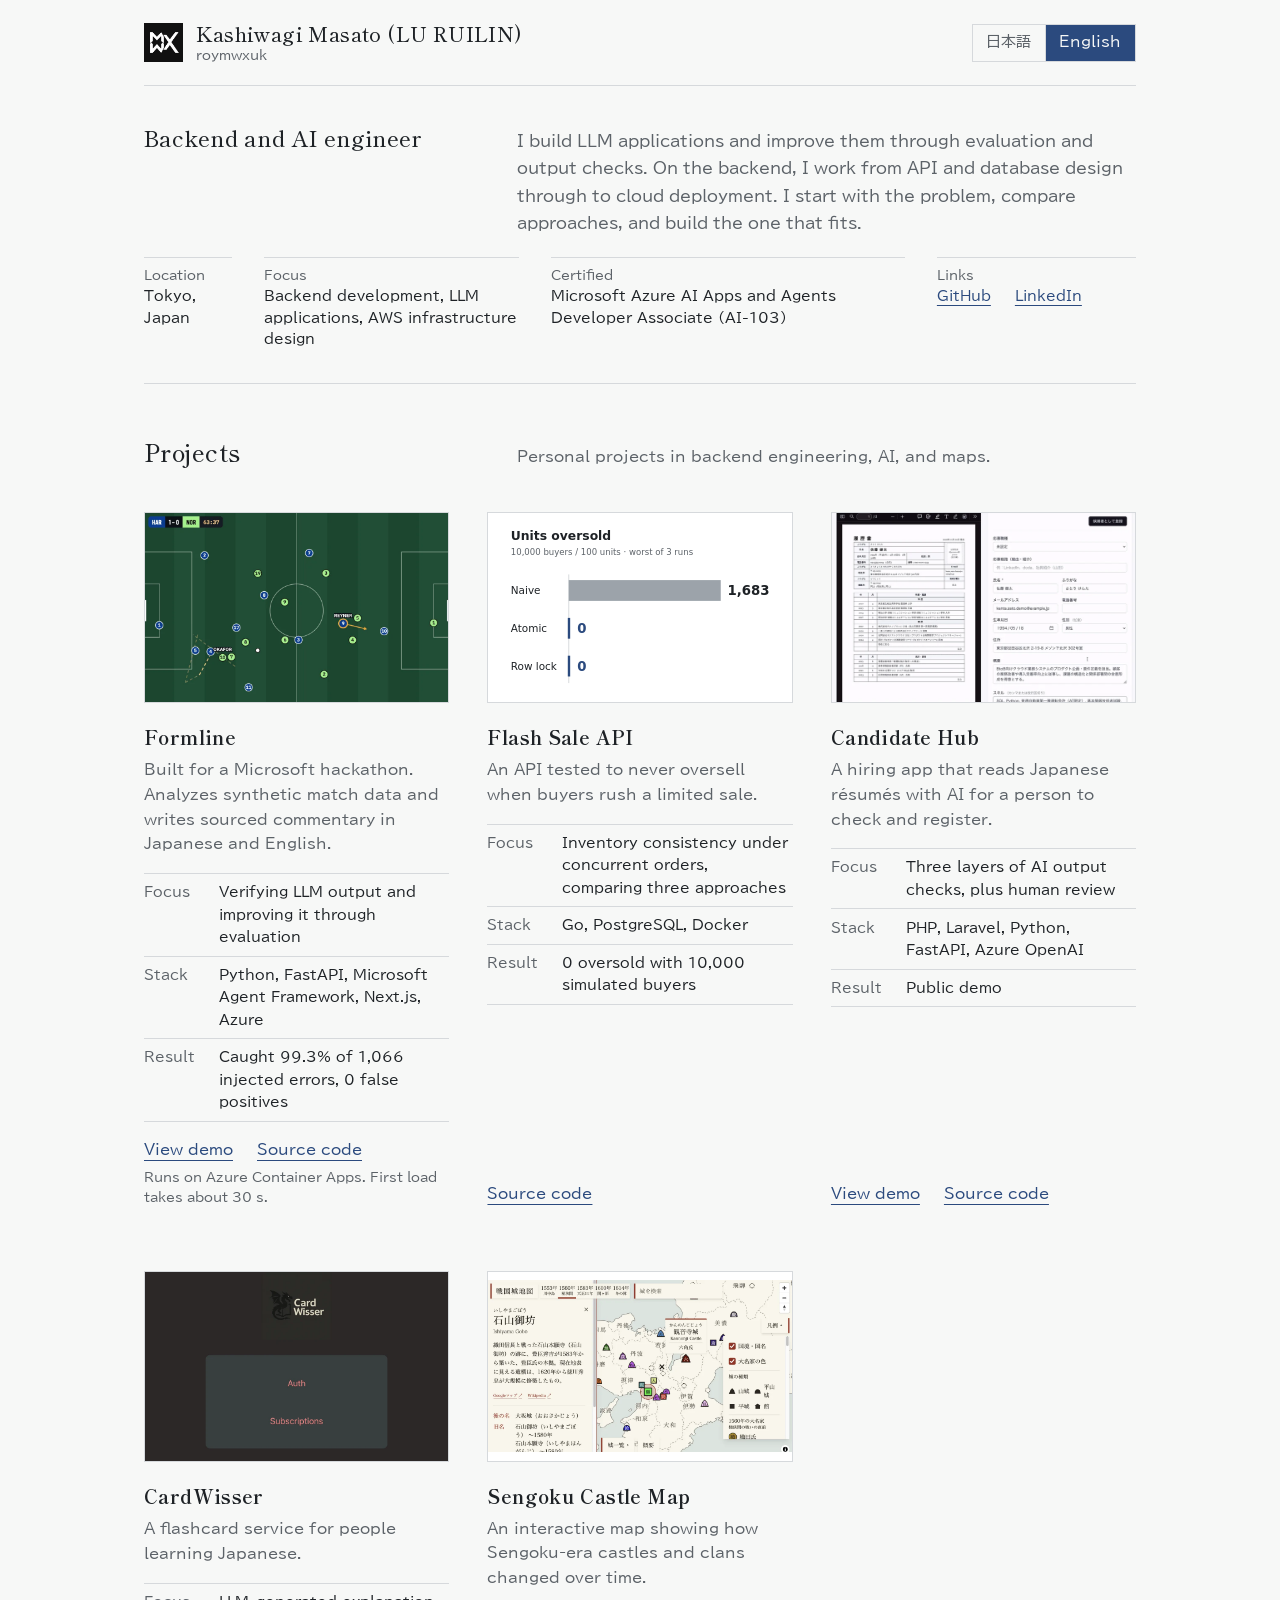
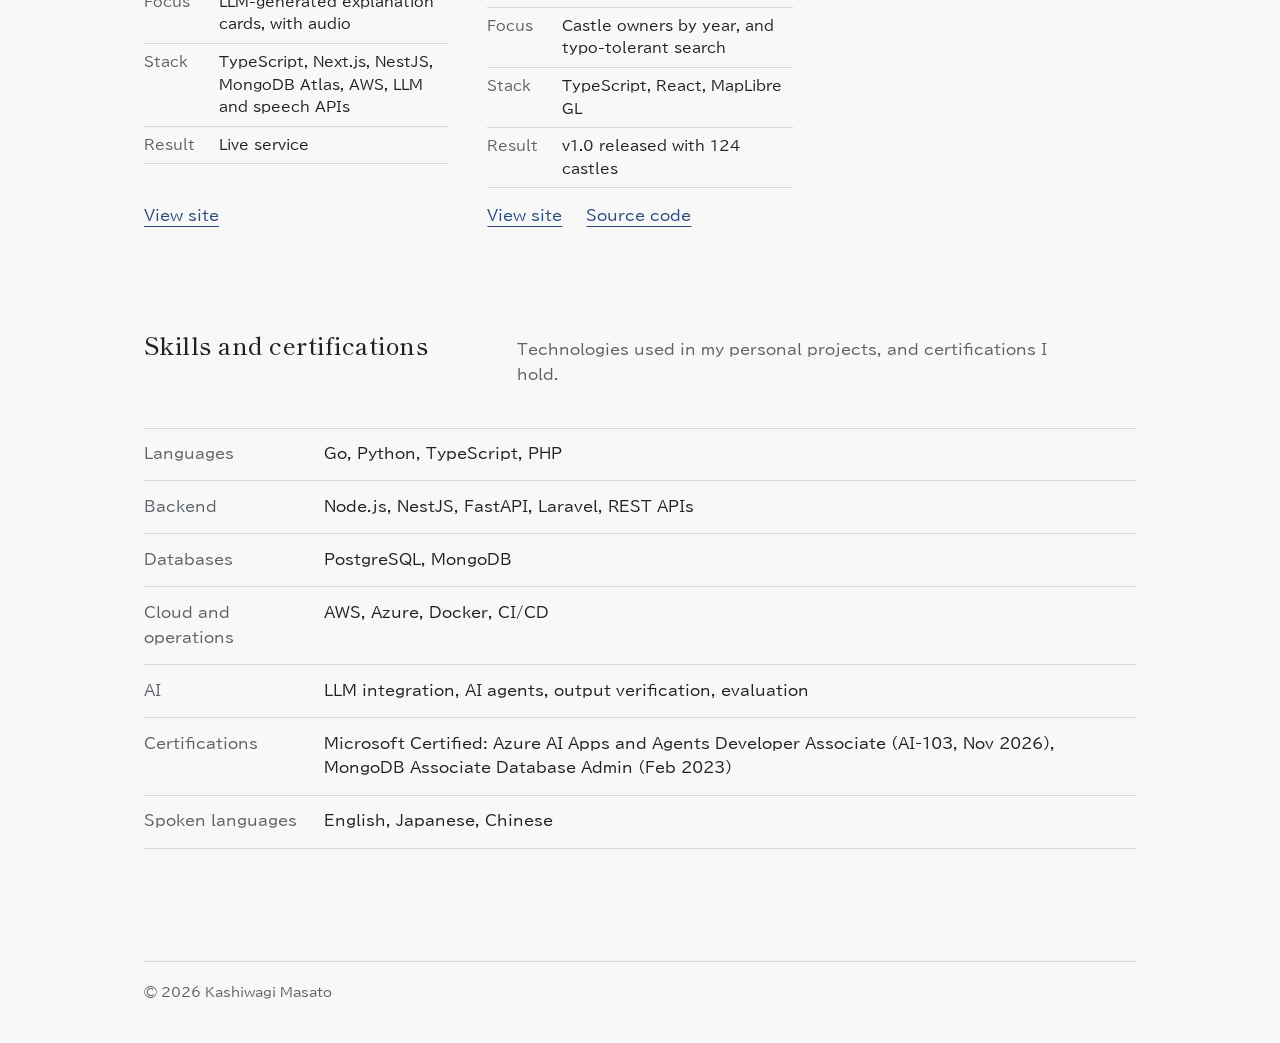
==== en/index.htm @ 95bb5b3e "feat: replace homepage with bilingual portfolio - add Japanese and English pages; index.htm redirect" ====
<!DOCTYPE html>
<html lang="en">
<head>
  <meta charset="utf-8">
  <meta name="viewport" content="width=device-width, initial-scale=1">
  <title>Kashiwagi Masato | Backend and AI engineer</title>
  <meta name="description" content="I build LLM applications and improve them through evaluation and output checks. On the backend, I work from API and database design through to cloud deployment.">
  <link rel="canonical" href="https://roymwxuk.uk/en/index.htm">
  <link rel="alternate" hreflang="ja" href="https://roymwxuk.uk/ja/index.htm">
  <link rel="alternate" hreflang="en" href="https://roymwxuk.uk/en/index.htm">
  <link rel="icon" href="../images/favicon.png" type="image/png" sizes="48x48">
  <link rel="apple-touch-icon" href="../images/apple-touch-icon.png">
  <link rel="preconnect" href="https://fonts.googleapis.com">
  <link rel="preconnect" href="https://fonts.gstatic.com" crossorigin>
  <link rel="stylesheet" href="https://fonts.googleapis.com/css2?family=BIZ+UDPGothic:wght@400;700&family=Shippori+Mincho:wght@500;700&display=swap">
  <link rel="stylesheet" href="../style.css">
</head>
<body>
<a class="skip" href="#main">Skip to content</a>
<div class="wrap">
  <header class="top">
    <div class="brand">
      <img src="../images/logo-mwx.webp" alt="" width="39" height="39">
      <div>
        <h1 class="name"><span class="phrase">Kashiwagi Masato</span> <span class="phrase">(LU RUILIN)</span></h1>
        <p class="handle">roymwxuk</p>
      </div>
    </div>
    <nav class="lang" aria-label="Language / 言語">
      <a href="../ja/index.htm" lang="ja" hreflang="ja">日本語</a>
      <a href="../en/index.htm" lang="en" hreflang="en" aria-current="page">English</a>
    </nav>
  </header>

  <main id="main">
    <section class="intro" aria-label="Profile">
      <div class="intro-head">
        <p class="role">Backend and AI engineer</p>
        <p class="lead">I build LLM applications and improve them through evaluation and output checks. On the backend, I work from API and database design through to cloud deployment. I start with the problem, compare approaches, and build the one that fits.</p>
      </div>
      <dl class="profile">
        <div><dt>Location</dt><dd>Tokyo, Japan</dd></div>
        <div><dt>Focus</dt><dd>Backend development, LLM applications, AWS infrastructure design</dd></div>
        <div><dt>Certified</dt><dd>Microsoft Azure AI Apps and Agents Developer Associate (AI-103)</dd></div>
        <div><dt>Links</dt><dd><ul>
          <li><a href="https://github.com/roymwxuk">GitHub</a></li>
          <li><a href="https://www.linkedin.com/in/masato-kashiwagi/">LinkedIn</a></li>
        </ul></dd></div>
      </dl>
    </section>

    <section class="section" aria-labelledby="projects">
      <div class="section-head">
        <h2 id="projects">Projects</h2>
        <p>Personal projects in backend engineering, AI, and maps.</p>
      </div>
      <ul class="grid">
      <li class="work">
        <a class="shot" href="https://formline-web.bravestone-2a024c10.japaneast.azurecontainerapps.io" tabindex="-1" aria-hidden="true"><img src="../images/formline.webp" alt="" width="960" height="600" loading="lazy"></a>
        <h3><a href="https://formline-web.bravestone-2a024c10.japaneast.azurecontainerapps.io">Formline</a></h3>
        <p class="desc">Built for a Microsoft hackathon. Analyzes synthetic match data and writes sourced commentary in Japanese and English.</p>
        <dl class="spec">
          <div><dt>Focus</dt><dd>Verifying LLM output and improving it through evaluation</dd></div>
          <div><dt>Stack</dt><dd>Python, FastAPI, Microsoft Agent Framework, Next.js, Azure</dd></div>
          <div><dt>Result</dt><dd>Caught 99.3% of 1,066 injected errors, 0 false positives</dd></div>
        </dl>
        <p class="more"><a href="https://formline-web.bravestone-2a024c10.japaneast.azurecontainerapps.io" aria-label="Formline: View demo">View demo</a><a href="https://github.com/roymwxuk/mwx-hackathon-formline" aria-label="Formline: Source code">Source code</a></p>
        <p class="note">Runs on Azure Container Apps. First load takes about 30 s.</p>
      </li>
      <li class="work">
        <div class="shot"><img src="../images/flash-sale.svg" alt="Units oversold in load tests with 10,000 buyers and 100 units, worst of 3 runs: naive 1,683, atomic 0, row lock 0" width="640" height="400" loading="lazy"></div>
        <h3><a href="https://github.com/roymwxuk/mwx-go-flash-sale">Flash Sale API</a></h3>
        <p class="desc">An API tested to never oversell when buyers rush a limited sale.</p>
        <dl class="spec">
          <div><dt>Focus</dt><dd>Inventory consistency under concurrent orders, comparing three approaches</dd></div>
          <div><dt>Stack</dt><dd>Go, PostgreSQL, Docker</dd></div>
          <div><dt>Result</dt><dd>0 oversold with 10,000 simulated buyers</dd></div>
        </dl>
        <p class="more"><a href="https://github.com/roymwxuk/mwx-go-flash-sale" aria-label="Flash Sale API: Source code">Source code</a></p>
      </li>
      <li class="work">
        <a class="shot" href="https://candidate-hub.demo.roymwxuk.uk/" tabindex="-1" aria-hidden="true"><img src="../images/candidate-hub.webp" alt="" width="728" height="455" loading="lazy"></a>
        <h3><a href="https://candidate-hub.demo.roymwxuk.uk/">Candidate Hub</a></h3>
        <p class="desc">A hiring app that reads Japanese résumés with AI for a person to check and register.</p>
        <dl class="spec">
          <div><dt>Focus</dt><dd>Three layers of AI output checks, plus human review</dd></div>
          <div><dt>Stack</dt><dd>PHP, Laravel, Python, FastAPI, Azure OpenAI</dd></div>
          <div><dt>Result</dt><dd>Public demo</dd></div>
        </dl>
        <p class="more"><a href="https://candidate-hub.demo.roymwxuk.uk/" aria-label="Candidate Hub: View demo">View demo</a><a href="https://github.com/roymwxuk/mwx-laravel-candidate-hub" aria-label="Candidate Hub: Source code">Source code</a></p>
      </li>
      <li class="work">
        <a class="shot" href="https://cardwisser.roymwxuk.uk" tabindex="-1" aria-hidden="true"><img src="../images/cardwisser.webp" alt="" width="1000" height="625" loading="lazy"></a>
        <h3><a href="https://cardwisser.roymwxuk.uk">CardWisser</a></h3>
        <p class="desc">A flashcard service for people learning Japanese.</p>
        <dl class="spec">
          <div><dt>Focus</dt><dd>LLM-generated explanation cards, with audio</dd></div>
          <div><dt>Stack</dt><dd>TypeScript, Next.js, NestJS, MongoDB Atlas, AWS, LLM and speech APIs</dd></div>
          <div><dt>Result</dt><dd>Live service</dd></div>
        </dl>
        <p class="more"><a href="https://cardwisser.roymwxuk.uk" aria-label="CardWisser: View site">View site</a></p>
      </li>
      <li class="work">
        <a class="shot" href="https://roymwxuk.github.io/mwx-sengoku-app/" tabindex="-1" aria-hidden="true"><img src="../images/sengoku-castle-map.webp" alt="" width="1056" height="600" loading="lazy"></a>
        <h3><a href="https://roymwxuk.github.io/mwx-sengoku-app/">Sengoku Castle Map</a></h3>
        <p class="desc">An interactive map showing how Sengoku-era castles and clans changed over time.</p>
        <dl class="spec">
          <div><dt>Focus</dt><dd>Castle owners by year, and typo-tolerant search</dd></div>
          <div><dt>Stack</dt><dd>TypeScript, React, MapLibre GL</dd></div>
          <div><dt>Result</dt><dd>v1.0 released with 124 castles</dd></div>
        </dl>
        <p class="more"><a href="https://roymwxuk.github.io/mwx-sengoku-app/" aria-label="Sengoku Castle Map: View site">View site</a><a href="https://github.com/roymwxuk/mwx-sengoku-app" aria-label="Sengoku Castle Map: Source code">Source code</a></p>
      </li>
      <!-- Hidden for now: remove these comment markers to show SketchSeat again.
      <li class="work">
        <div class="shot"><img src="../images/sketchseat-concept.svg" alt="Concept drawing: AI turns a hand-drawn floor plan into a table layout with one table selected" width="640" height="400" loading="lazy"></div>
        <h3>SketchSeat</h3>
        <p class="desc">A planned app that uses AI to turn a hand-drawn restaurant floor plan into a layout with selectable tables.</p>
        <dl class="spec">
          <div><dt>Focus</dt><dd>AI image structuring with a Java backend</dd></div>
          <div><dt>Stack</dt><dd>Java, Spring Boot, PostgreSQL, TypeScript, LLM</dd></div>
          <div><dt>Plan</dt><dd>Image upload, AI conversion to a layout, table selection (in development)</dd></div>
        </dl>
      </li>
      -->
      </ul>
    </section>

    <section class="section" aria-labelledby="skills">
      <div class="section-head">
        <h2 id="skills">Skills and certifications</h2>
        <p>Technologies used in my personal projects, and certifications I hold.</p>
      </div>
      <table class="table">
        <tbody>
          <tr><th scope="row">Languages</th><td>Go, Python, TypeScript, PHP</td></tr>
          <tr><th scope="row">Backend</th><td>Node.js, NestJS, FastAPI, Laravel, REST APIs</td></tr>
          <tr><th scope="row">Databases</th><td>PostgreSQL, MongoDB</td></tr>
          <tr><th scope="row">Cloud and operations</th><td>AWS, Azure, Docker, CI/CD</td></tr>
          <tr><th scope="row">AI</th><td>LLM integration, AI agents, output verification, evaluation</td></tr>
          <tr><th scope="row">Certifications</th><td>Microsoft Certified: Azure AI Apps and Agents Developer Associate (AI-103, Nov 2026), MongoDB Associate Database Admin (Feb 2023)</td></tr>
          <tr><th scope="row">Spoken languages</th><td>English, Japanese, Chinese</td></tr>
        </tbody>
      </table>
    </section>
  </main>

  <footer>© 2026 Kashiwagi Masato</footer>
</div>
</body>
</html>
---- style.css ----
/* Design tokens and layout from docs/STYLE-quiet.md */
:root {
  --paper:  #F7F8F7;
  --ink:    #1E2226;
  --muted:  #5C6268;
  --hair:   #D6D9DC;
  --indigo: #2B4A7E;   /* links and active language */
  --serif: "Shippori Mincho", "Hiragino Mincho ProN", "Yu Mincho", serif;
  --sans:  "BIZ UDPGothic", "Hiragino Sans", "Yu Gothic", system-ui, sans-serif;
  --max: 68rem;
}
* { box-sizing: border-box; }
body { margin: 0; background: var(--paper); color: var(--ink); font: 400 1rem/1.65 var(--sans); overflow-wrap: break-word; }
:lang(ja) { word-break: auto-phrase; }
html:lang(ja) body { line-height: 1.85; letter-spacing: 0.03em; }
a { color: var(--indigo); text-decoration-thickness: 1px; text-underline-offset: 0.3em; }
a:hover { text-decoration-thickness: 2px; }
:focus-visible { outline: 2px solid var(--indigo); outline-offset: 4px; }
.wrap { max-width: var(--max); margin: 0 auto; padding: 0 clamp(1.25rem, 5vw, 3rem); }
h1, h2, h3 { font-family: var(--serif); margin: 0; letter-spacing: 0.02em; }
.phrase { display: inline-block; }
.skip { position: absolute; left: 1.25rem; top: -4rem; padding: 0.4rem 0.8rem; background: var(--paper); }
.skip:focus { top: 0.5rem; }

/* Header */
.top { display: flex; justify-content: space-between; align-items: center; gap: 0.5rem 1rem; padding: 1.25rem 0; border-bottom: 1px solid var(--hair); font-size: 0.9375rem; }
.brand { display: flex; align-items: center; gap: 0.85rem; min-width: 0; }
.brand img { flex: none; display: block; width: 2.43rem; height: 2.43rem; }
.top .name { font-size: clamp(1.0625rem, 0.9rem + 0.8vw, 1.25rem); font-weight: 500; line-height: 1.35; }
.handle { margin: 0; color: var(--muted); font-size: 0.8125rem; line-height: 1.4; letter-spacing: 0; }
.lang { display: flex; flex: none; border: 1px solid var(--hair); letter-spacing: 0; }
.lang a { padding: 0.35rem 0.85rem; color: var(--muted); text-decoration: none; }
.lang a + a { border-left: 1px solid var(--hair); }
.lang a:hover { text-decoration: underline; text-decoration-thickness: 1px; }
.lang a[aria-current="page"] { color: var(--paper); background: var(--indigo); }

@media (max-width: 600px) {
  .top { flex-direction: column-reverse; align-items: stretch; padding: 1rem 0; }
  .top .lang { align-self: flex-end; }
  .top .name { font-size: 1rem; }
  .top .name .phrase { white-space: nowrap; }
}

/* Intro */
.intro { padding: clamp(1.5rem, 3vw, 2.25rem) 0 clamp(1.5rem, 3vw, 2rem); border-bottom: 1px solid var(--hair); }
.intro-head { display: grid; grid-template-columns: minmax(0, 1fr) minmax(0, 2fr); gap: 0.5rem 4rem; align-items: baseline; margin-bottom: 1.25rem; }
.role { margin: 0; font: 500 1.375rem/1.4 var(--serif); }
.lead { margin: 0; color: var(--muted); max-width: 40em; line-height: 1.7; }
.profile { margin: 0; display: grid; grid-template-columns: minmax(0, 0.4fr) minmax(0, 1.15fr) minmax(0, 1.6fr) minmax(0, 0.9fr); gap: 0.75rem clamp(1.25rem, 2.5vw, 2rem); font-size: 0.875rem; line-height: 1.55; }
.profile div { padding-top: 0.5rem; border-top: 1px solid var(--hair); }
.profile dt { color: var(--muted); font-size: 0.8125rem; }
.profile dd { margin: 0; }
.profile ul { list-style: none; margin: 0; padding: 0; display: flex; flex-wrap: wrap; gap: 0 1.5rem; }
@media (max-width: 860px) { .profile { grid-template-columns: repeat(2, minmax(0, 1fr)); } }
@media (max-width: 960px) { .intro-head { grid-template-columns: minmax(0, 1fr); } }
@media (max-width: 600px) {
  .lang a { padding-inline: 0.6rem; }
  .profile { grid-template-columns: minmax(0, 1fr); gap: 0; }
  .profile div { display: grid; grid-template-columns: 6.5em minmax(0, 1fr); gap: 1rem; align-items: baseline; padding: 0.45rem 0; }
}

/* Sections */
.section { padding-top: clamp(3.5rem, 8vw, 6rem); }
.intro + .section { padding-top: clamp(2rem, 4vw, 3rem); }
.section-head { display: grid; grid-template-columns: minmax(0, 1fr) minmax(0, 2fr); gap: 1rem 4rem; align-items: baseline; margin-bottom: 2.5rem; }
.section-head h2 { font-size: 1.5rem; font-weight: 500; }
.section-head p { margin: 0; color: var(--muted); font-size: 0.9375rem; max-width: 36em; }
@media (max-width: 700px) { .section-head { grid-template-columns: minmax(0, 1fr); } }

/* Projects: 3 x 2 */
.grid { list-style: none; margin: 0; padding: 0; display: grid; grid-template-columns: repeat(3, minmax(0, 1fr)); gap: 4rem clamp(1.5rem, 3vw, 2.75rem); }
@media (max-width: 960px) { .grid { grid-template-columns: repeat(2, minmax(0, 1fr)); } }
@media (max-width: 600px) { .grid { grid-template-columns: minmax(0, 1fr); gap: 3.5rem; } }
.work { display: flex; flex-direction: column; }
.shot { display: grid; place-items: center; aspect-ratio: 16 / 10; border: 1px solid var(--hair); background: #fff; color: var(--muted); font-size: 0.8125rem; text-decoration: none; }
.shot img { display: block; width: 100%; height: 100%; object-fit: contain; }
.work h3 { font-size: 1.1875rem; font-weight: 700; line-height: 1.5; margin: 1.25rem 0 0.4rem; }
.work h3 a { color: var(--ink); text-decoration: none; }
.work h3 a:hover { text-decoration: underline; text-decoration-thickness: 1px; }
.desc { margin: 0 0 1rem; color: var(--muted); font-size: 0.9375rem; }
.spec { margin: 0 0 1rem; font-size: 0.875rem; line-height: 1.6; }
.spec div { display: grid; grid-template-columns: 4.5em minmax(0, 1fr); gap: 0.75rem; padding: 0.45rem 0; border-top: 1px solid var(--hair); }
.spec div:last-child { border-bottom: 1px solid var(--hair); }
.spec dt, .spec .todo { color: var(--muted); }
.spec dd { margin: 0; }
.more { align-self: flex-start; margin-block: auto 0; font-size: 0.9375rem; }
.note { margin: 0.35rem 0 0; color: var(--muted); font-size: 0.8125rem; line-height: 1.5; }
p.more { display: flex; flex-wrap: wrap; gap: 0.25rem 1.5rem; }

/* Skills */
.table { width: 100%; border-collapse: collapse; font-size: 0.9375rem; }
.table th, .table td { text-align: left; vertical-align: top; padding: 0.85rem 1rem 0.85rem 0; border-top: 1px solid var(--hair); }
.table tr:last-child > * { border-bottom: 1px solid var(--hair); }
.table th { font-weight: 400; color: var(--muted); width: 12em; }
@media (max-width: 600px) { .table th { width: 7.5em; } }

footer { margin: clamp(4rem, 9vw, 7rem) 0 2.5rem; padding-top: 1.25rem; border-top: 1px solid var(--hair); color: var(--muted); font-size: 0.8125rem; }
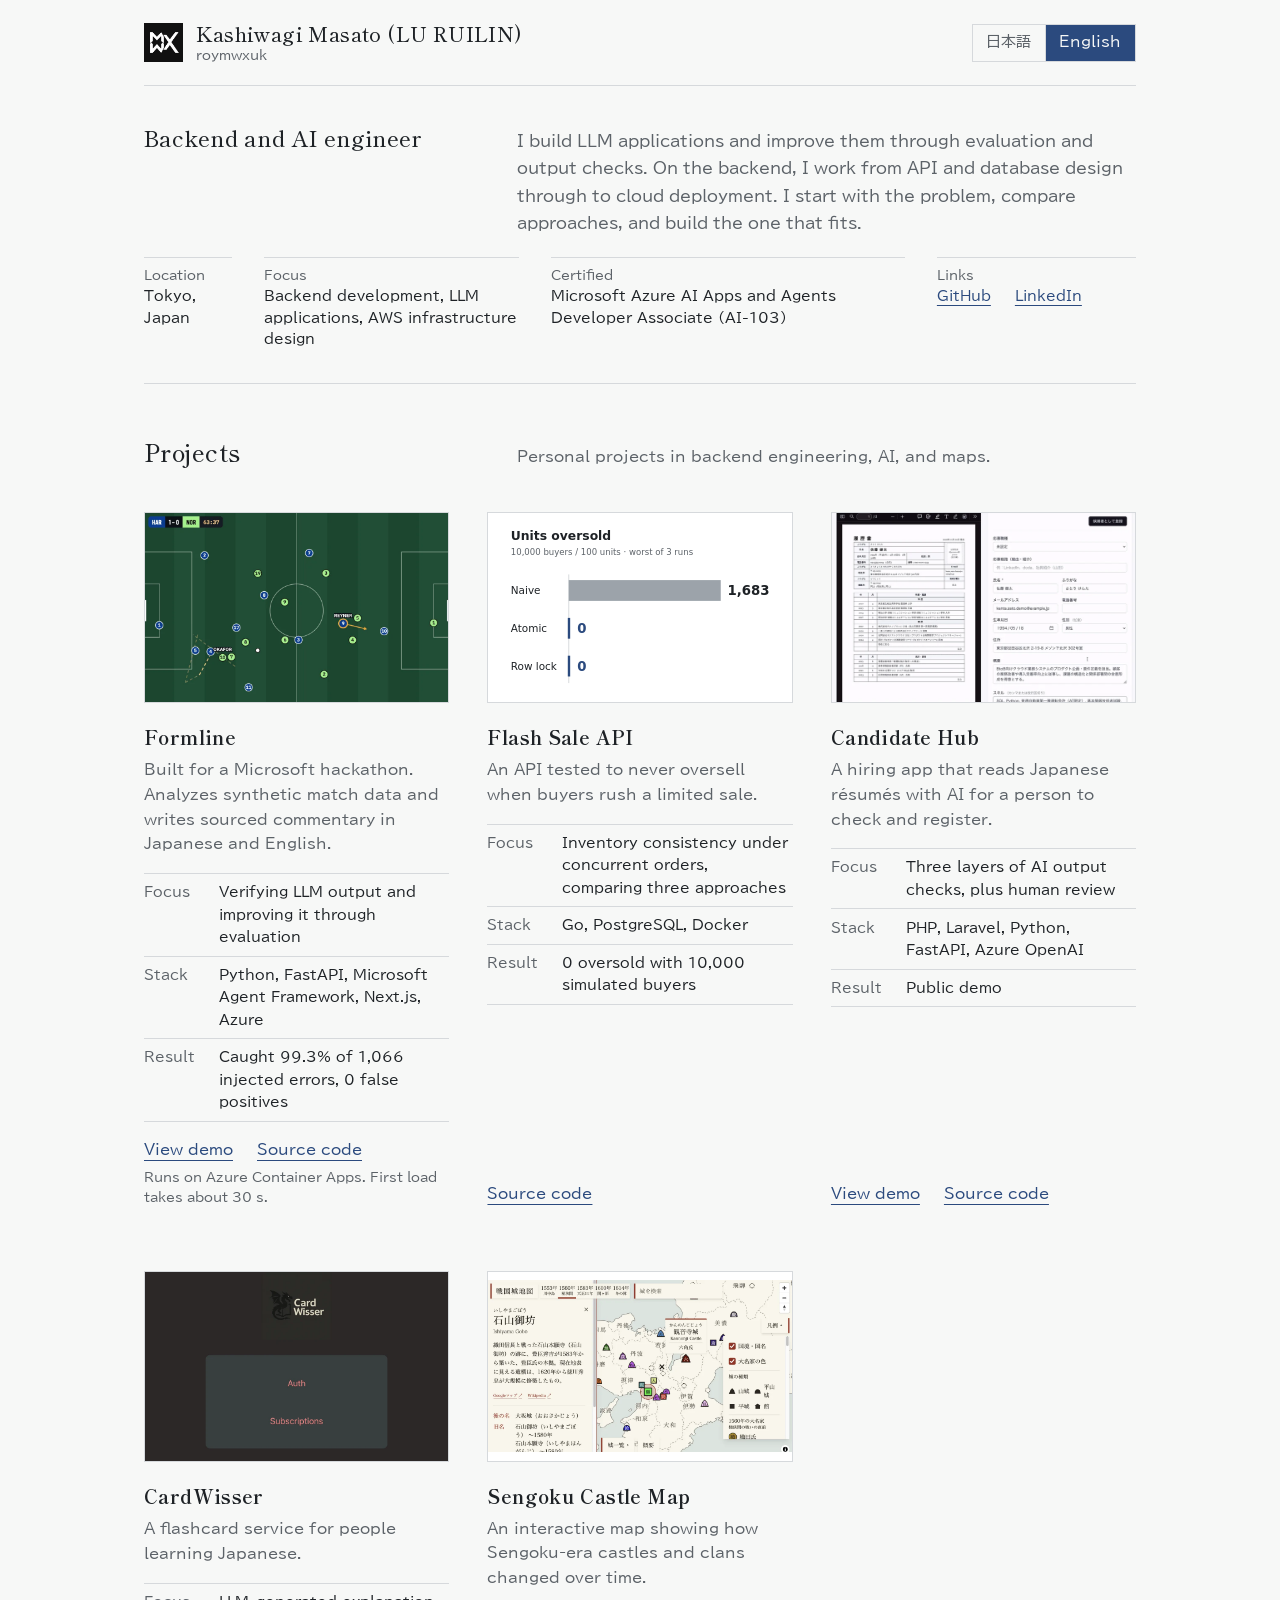
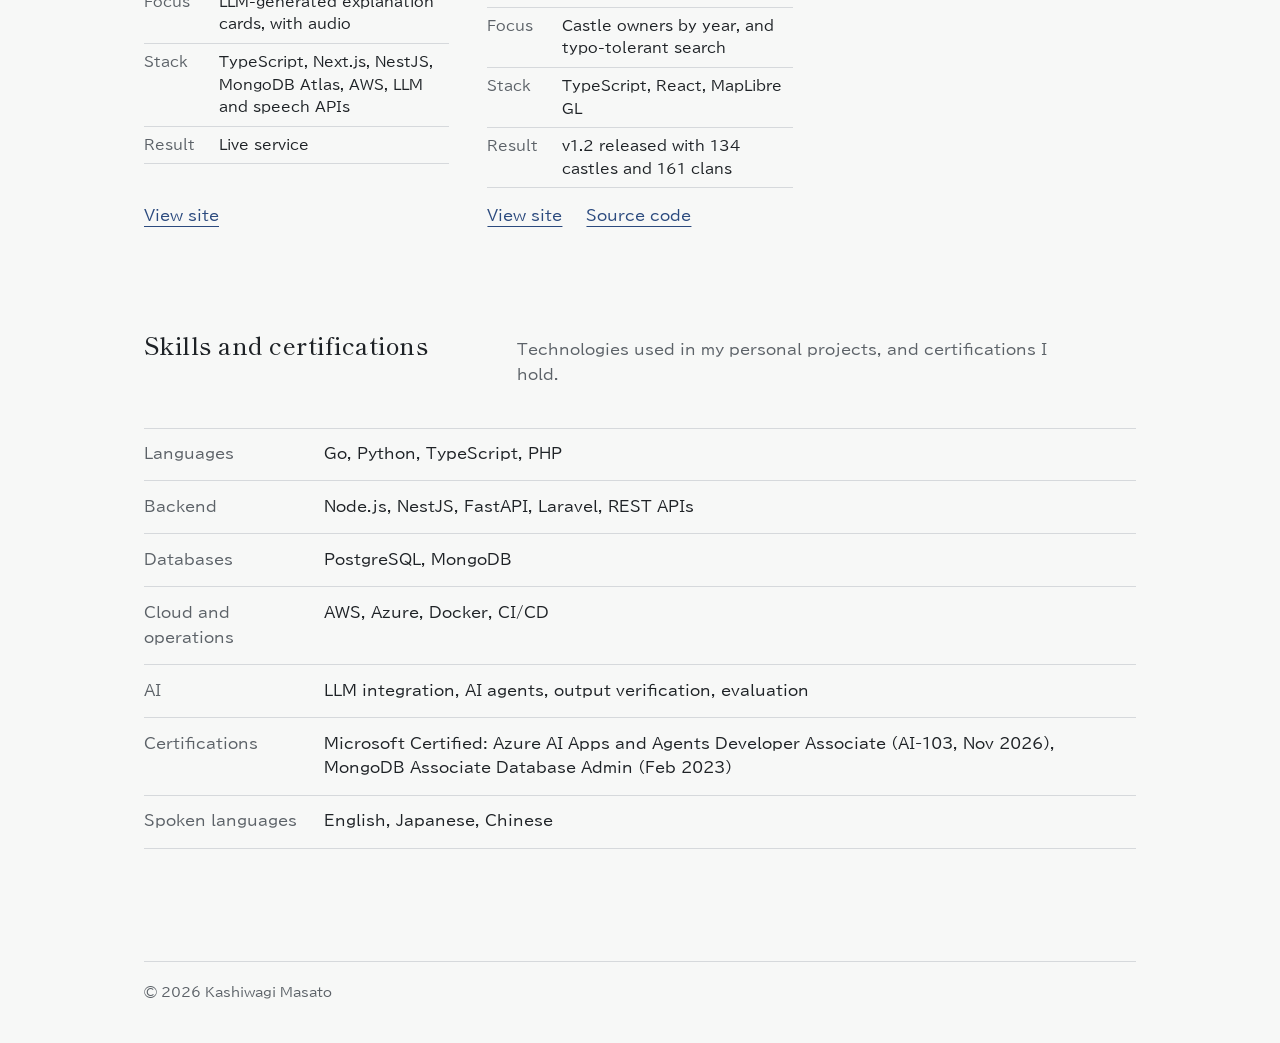
==== commit 5bf0dc75: "docs: update Sengoku Castle Map result to v1.2 Co-Authored-By: Claude Opus 5.5 <noreply@anthropic.co" ====
--- a/en/index.htm
+++ b/en/index.htm
@@ -107,7 +107,7 @@
         <dl class="spec">
           <div><dt>Focus</dt><dd>Castle owners by year, and typo-tolerant search</dd></div>
           <div><dt>Stack</dt><dd>TypeScript, React, MapLibre GL</dd></div>
-          <div><dt>Result</dt><dd>v1.0 released with 124 castles</dd></div>
+          <div><dt>Result</dt><dd>v1.2 released with 134 castles and 161 clans</dd></div>
         </dl>
         <p class="more"><a href="https://roymwxuk.github.io/mwx-sengoku-app/" aria-label="Sengoku Castle Map: View site">View site</a><a href="https://github.com/roymwxuk/mwx-sengoku-app" aria-label="Sengoku Castle Map: Source code">Source code</a></p>
       </li>
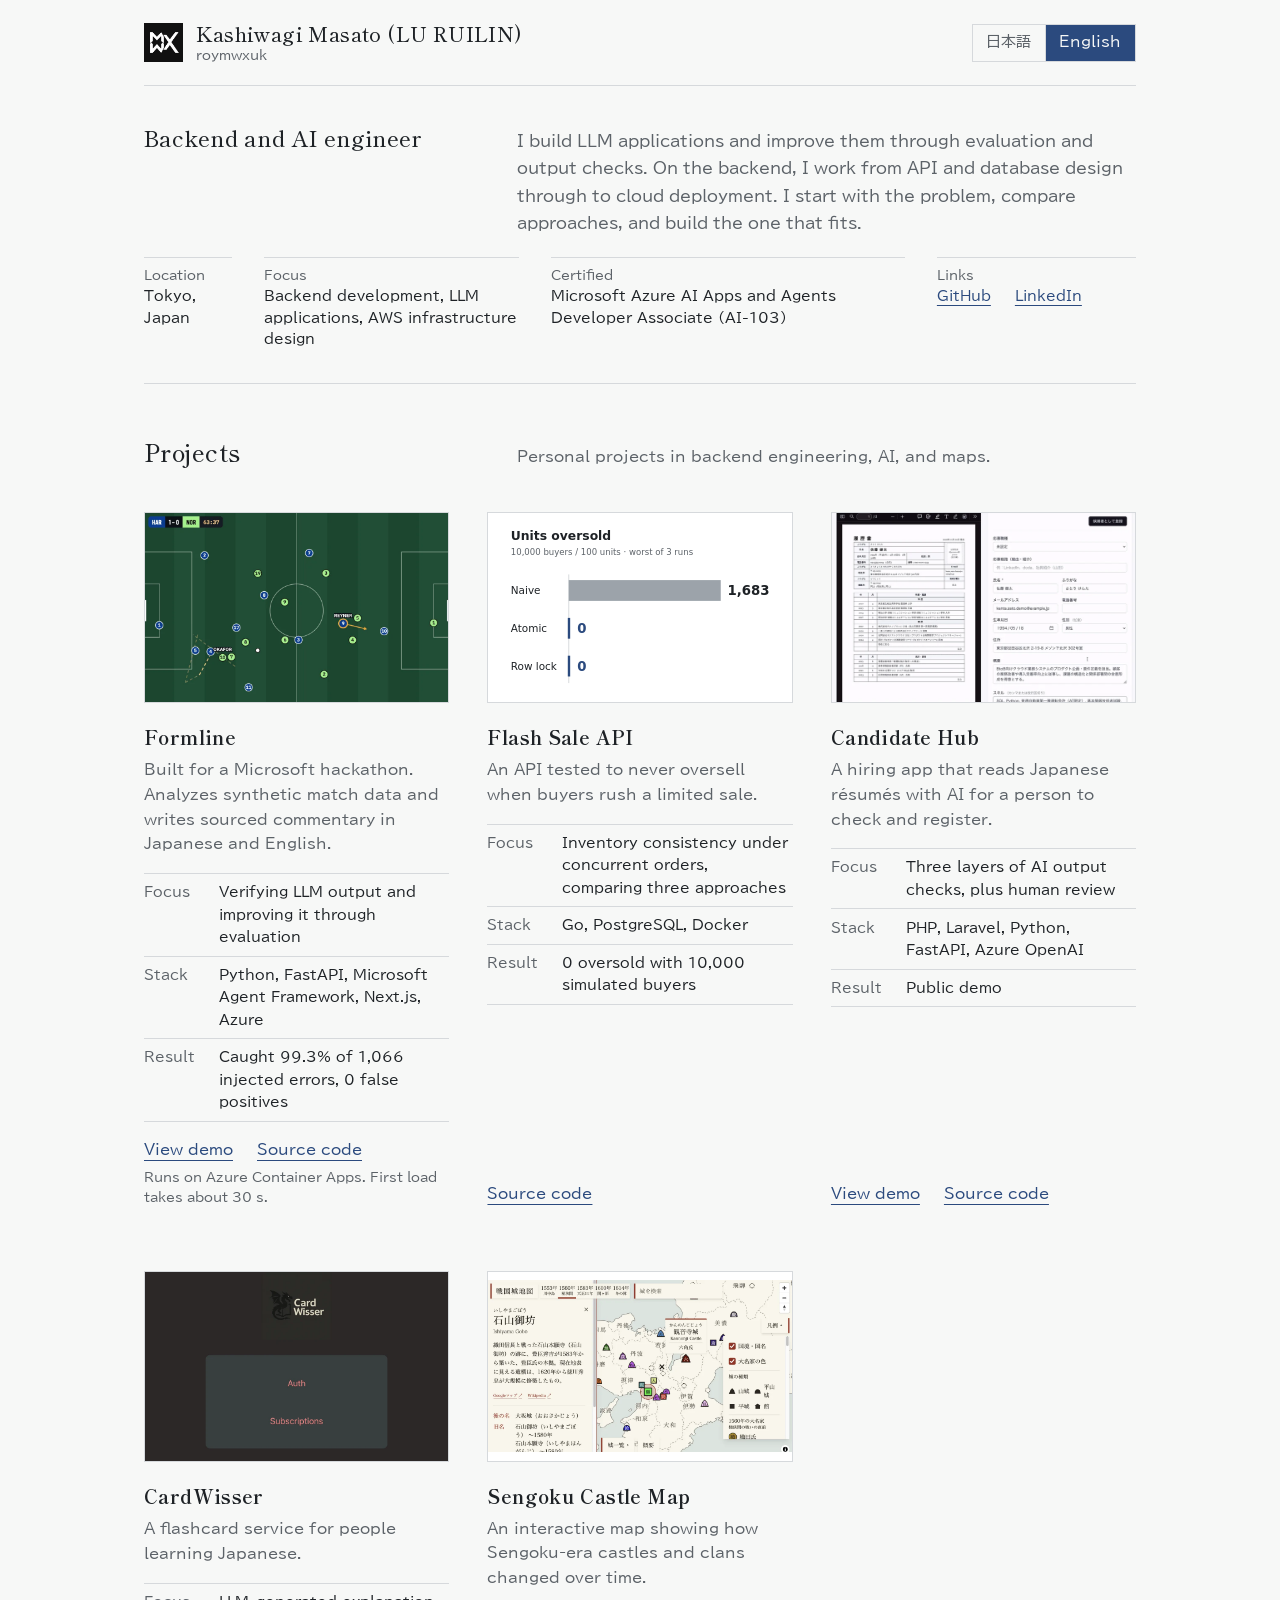
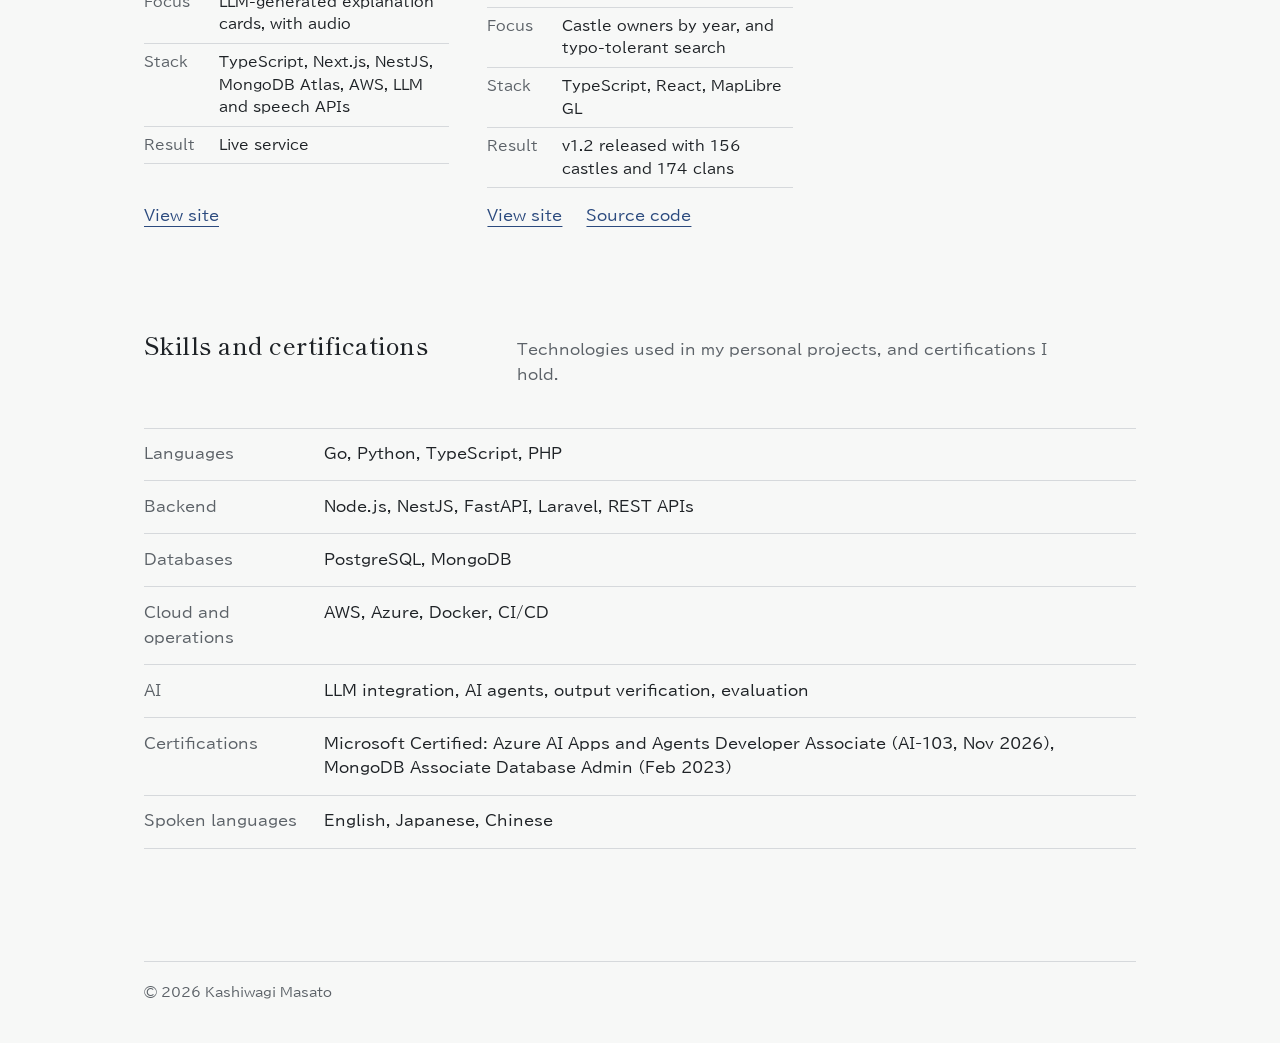
==== commit ebe92d69: "docs: update Sengoku Castle Map counts to 156 castles and 174 clans Co-Authored-By: Claude Opus 5.5 " ====
--- a/en/index.htm
+++ b/en/index.htm
@@ -107,7 +107,7 @@
         <dl class="spec">
           <div><dt>Focus</dt><dd>Castle owners by year, and typo-tolerant search</dd></div>
           <div><dt>Stack</dt><dd>TypeScript, React, MapLibre GL</dd></div>
-          <div><dt>Result</dt><dd>v1.2 released with 134 castles and 161 clans</dd></div>
+          <div><dt>Result</dt><dd>v1.2 released with 156 castles and 174 clans</dd></div>
         </dl>
         <p class="more"><a href="https://roymwxuk.github.io/mwx-sengoku-app/" aria-label="Sengoku Castle Map: View site">View site</a><a href="https://github.com/roymwxuk/mwx-sengoku-app" aria-label="Sengoku Castle Map: Source code">Source code</a></p>
       </li>
